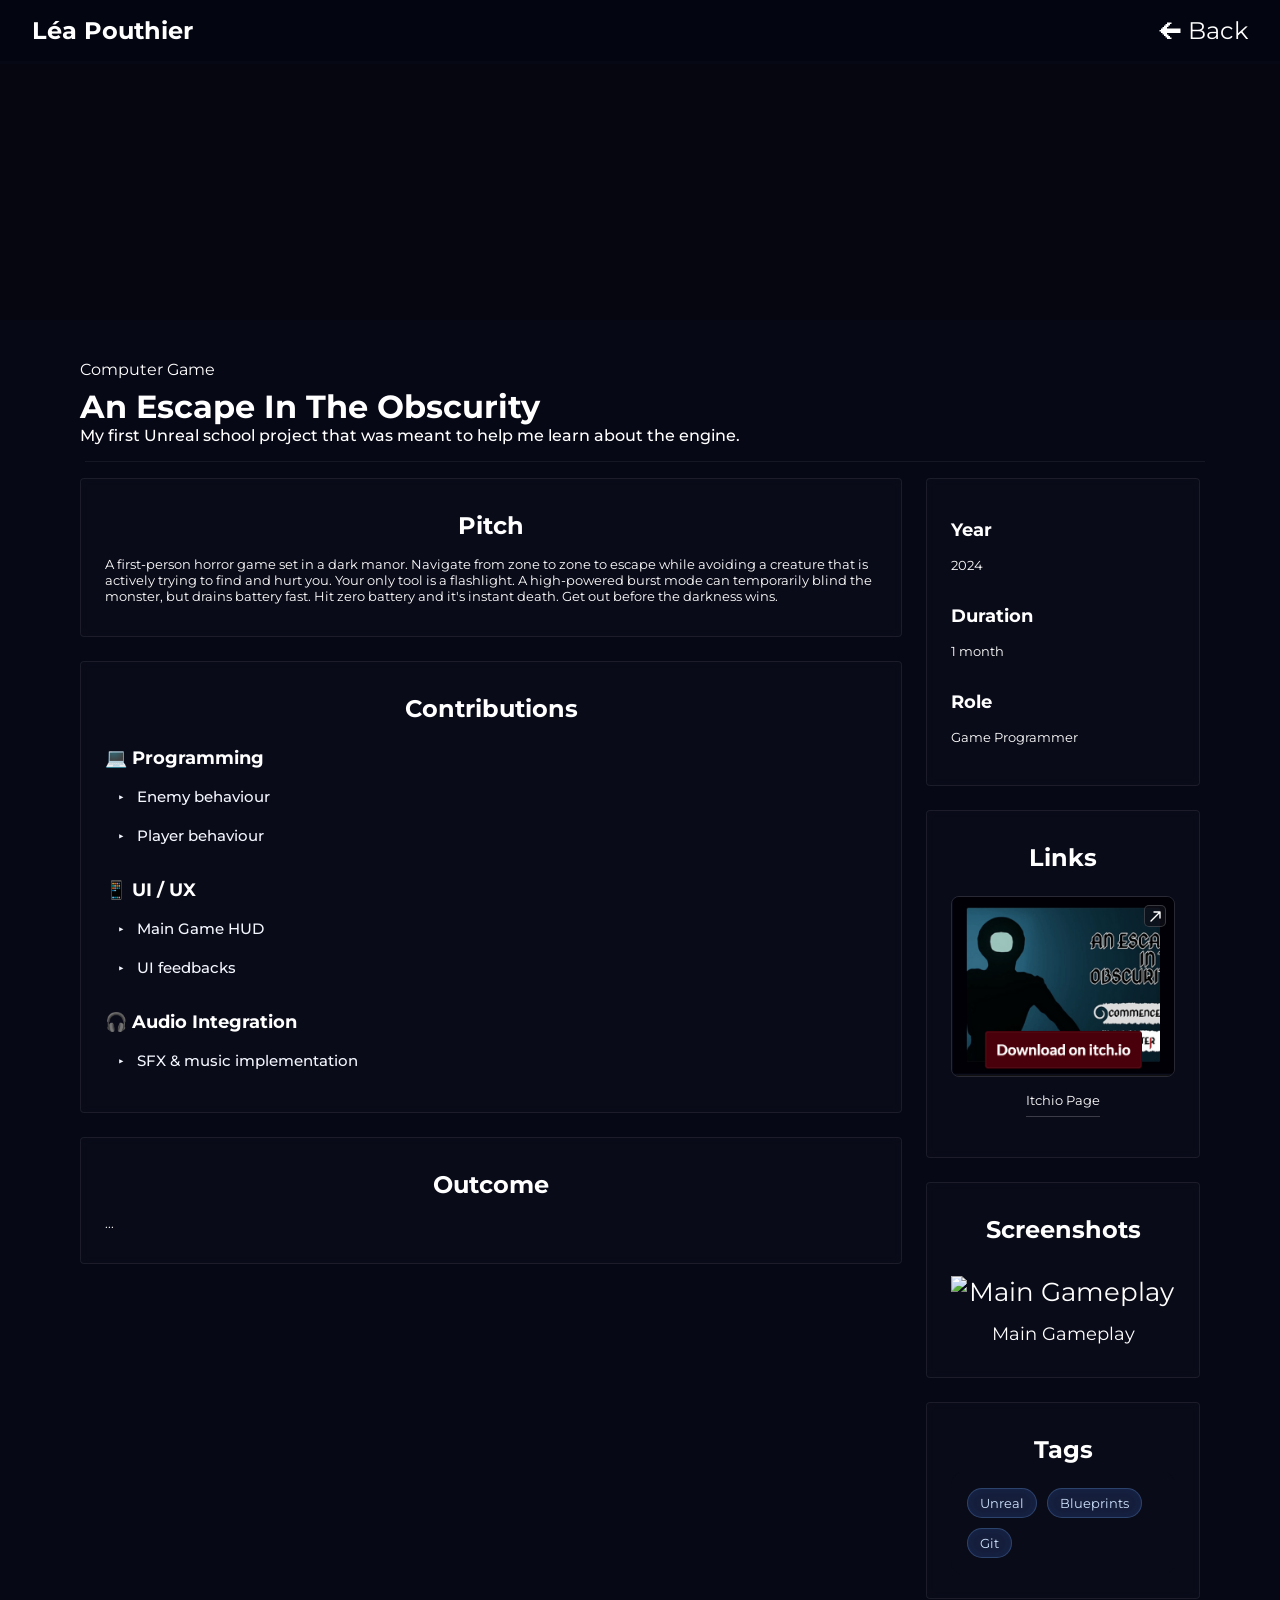
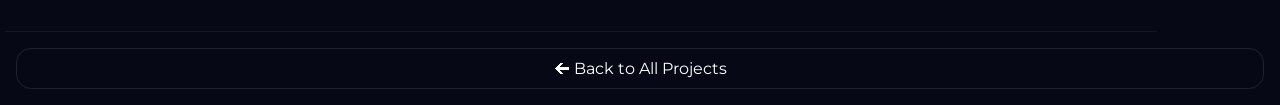
==== Pages/AnEscapeInTheObscurity/index.html @ 0fcd35b7 "base portfolio layout + some infos" ====
<!DOCTYPE html>
<html lang="en">
<head>
    <meta charset="UTF-8">
    <meta name="viewport" content="width=device-width, initial-scale=1.0">

    <link rel="preconnect" href="https://fonts.gstatic.com" crossorigin>
    <link href="https://fonts.googleapis.com/css2?family=Montserrat:ital,wght@0,100..900;1,100..900&display=swap" rel="stylesheet">

    <link rel="stylesheet" href="../../CSS/general.css">
    <link rel="stylesheet" href="../CSS/navigation.css">
    <link rel="stylesheet" href="../CSS/description.css">
    <link rel="stylesheet" href="../../CSS/skills.css">
    <link rel="stylesheet" href="../CSS/layout.css">
    <link rel="stylesheet" href="../CSS/texts.css">
    <link rel="stylesheet" href="../CSS/toggleBox.css">
    <link rel="stylesheet" href="../CSS/linkBlock.css">

    <script src="../../JS/SkillSet.js" defer></script>
    <script src="../../JS/ToggleBlock.js" defer></script>
    <script src="../../JS/LinkBlock.js" defer></script>

    <!-- Données du projet — seul fichier à changer par projet -->
    <script src="data.js"></script>

    <script defer>
    document.addEventListener("DOMContentLoaded", () => {

        // ── Titre de l'onglet ──────────────────────────────────────────────
        document.title = PROJECT.title;

        // ── Banner ────────────────────────────────────────────────────────
        document.querySelector("project-banner").style.backgroundImage =
            `url(${PROJECT.banner})`;

        // ── Description ───────────────────────────────────────────────────
        document.getElementById("Label").textContent   = PROJECT.label;
        document.getElementById("Title").textContent   = PROJECT.title;
        document.getElementById("Context").textContent = PROJECT.context;

        // ── Pitch ─────────────────────────────────────────────────────────
        const pitchEl = document.querySelector("project-pitch");
        pitchEl.innerHTML = "<h6>Pitch</h6>" +
            PROJECT.pitch.map(p => `<p>${p}</p>`).join("");

        // ── Contributions ─────────────────────────────────────────────────
        const detailsEl = document.querySelector("project-details");
        detailsEl.innerHTML = "<h6>Contributions</h6>" +
            PROJECT.contributions.map(block => `
                <details-block>
                    <h5>${block.category}</h5>
                    ${block.items.map(item => `
                        <toggle-block title="${item.title}">
                            ${renderContent(item.content)}
                        </toggle-block>
                    `).join("")}
                </details-block>
            `).join("");

        // ── Outcome ───────────────────────────────────────────────────────
        const conclusionEl = document.querySelector("project-conclusion");
        conclusionEl.innerHTML = "<h6>Outcome</h6>" +
            PROJECT.outcome.map(p => `<p>${p}</p>`).join("");

        // ── Infos sidebar ─────────────────────────────────────────────────
        const infosEl = document.querySelector("project-infos");
        infosEl.innerHTML = Object.entries(PROJECT.infos).map(([key, val]) => `
            <details-block>
                <h5>${capitalize(key)}</h5>
                <p>${val}</p>
            </details-block>
        `).join("");

        // ── Screenshots ───────────────────────────────────────────────────
        const screensEl = document.querySelector("project-screens");
        screensEl.innerHTML = "<h6>Screenshots</h6>" +
            PROJECT.screenshots.map(s => `
                <figure>
                    <img src="${s.src}" alt="${s.alt ?? s.caption}">
                    <figcaption>${s.caption}</figcaption>
                </figure>
            `).join("");

        // ── Links ─────────────────────────────────────────────────────────
        const linksEl = document.querySelector("project-links");
        if (PROJECT.links && PROJECT.links.length > 0) {
            linksEl.innerHTML = "<h6>Links</h6>" +
                PROJECT.links.map(l => `
                    <link-block href="${l.href}" img="${l.img}" alt="${l.alt}"></link-block>
                `).join("");
        } else {
            linksEl.style.display = "none";
        }

        // ── Tags ──────────────────────────────────────────────────────────
        const tagsEl = document.querySelector("project-tags");
        tagsEl.innerHTML = `
            <h6>Tags</h6>
            <skill-set tags="${PROJECT.tags}"></skill-set>
        `;

    });

    function capitalize(str) {
        return str.charAt(0).toUpperCase() + str.slice(1);
    }

    function renderContent(content) {
    if (typeof content === "string") {
        return `<p>${content}</p>`;
    }
    
    return content.map(block => {
        switch (block.type) {
            case "text":
                return `<p>${block.value}</p>`;
            case "image":
            case "gif":
                return `
                    <figure>
                        <img src="${block.src}" alt="${block.caption ?? ""}">
                        ${block.caption ? `<figcaption>${block.caption}</figcaption>` : ""}
                    </figure>`;
            case "link":
                return `<a href="${block.href}" target="_blank">${block.label}</a>`;
            default:
                return "";
        }
    }).join("");
}
    </script>

</head>

<body>

<header>
    <h2>Léa Pouthier</h2>
    <a href="../../index.html#projects" id="LongReturn">🡨 Back</a>
    <a href="../../index.html#projects" id="ShortReturn">🡨</a>
</header>

<project-banner></project-banner>

<project-main>

    <project-description>
        <span id="Label"></span>
        <h1 id="Title"></h1>
        <h4 id="Context"></h4>
    </project-description>

    <divider-horizontal style="width: 100%; margin-top: 1rem; margin-bottom: 1rem;"></divider-horizontal>

    <projects-layout>

        <projects-main>
            <project-pitch></project-pitch>
            <project-details></project-details>
            <project-conclusion></project-conclusion>
        </projects-main>

        <projects-sidebar>
            <project-infos></project-infos>
            <project-links></project-links>
            <project-screens></project-screens>
            <project-tags></project-tags>
        </projects-sidebar>

    </projects-layout>

</project-main>

<divider-horizontal style="width: 90%; margin-top: 1rem; margin-bottom: 1rem;"></divider-horizontal>

<a id="return" href="../../index.html#projects">🡨 Back to All Projects</a>

</body>
</html>
---- CSS/general.css ----
/*#region Variables*/

*
{
    --nav-color:#030510;
    --bg: #070816;
    --bg-alt: #0D1024;

    --scrollbar-front: #141933;
    --scrollbar-back: #1e264e;

    --primary: #7B61FF;
    --primary-hover: #927BFF;

    --secondary: #58D5FF;

    --text: #F5F7FF;
    --text-muted: #B6C0E5;
    --text-soft: #7E89B8;

    --border: rgba(123,97,255,.14);
    --shadow: rgba(123,97,255,.22);
}

/*#endregion Variables*/

/*#region Body*/

html, body
{
  margin: 0;
  padding: 0;
  width: 100%;
  overflow-x: hidden;
}

*
{
    scrollbar-color: var(--scrollbar-back) var(--scrollbar-front);

    scroll-margin-top: 5rem;
    scroll-behavior: smooth;
    box-sizing: border-box;

    padding:0;
    margin:0;
}

body
{
    background-color: var(--bg);
}

/*#endregion Body*/

/*#region Fonts*/

*
{
    font-family: "Montserrat", sans-serif;
    color:white;
}

ul
{
    padding-left: 2rem;
}

p, li
{
    font-weight: normal;
    font-size: small;
}

h3
{
    font-weight:bolder;
    font-size:larger;
}

h4
{

    font-weight:500;
    font-size:medium;
}

h5
{
    font-weight:bold;
    font-size:12px;
}

span
{
    display: inline-block;
    padding-top: 8px;
    padding-bottom: 8px;
}

/*#endregion Fonts*/

/*#region Components*/

divider-horizontal
{
    display: block;
    justify-self: center !important;
    justify-content: center !important;

    width: 100%;
    height: 1px;
    background-color: rgba(255, 255, 255, 0.058);
    margin:5px;
}

divider-vertical 
{
    display: block;
    justify-self: center !important;
    justify-content: center !important;

    width: 1px;
    background-color: rgba(255,255,255,0.15);
    margin: 5px;
}

/*#endregion Components*/

/* #region Reusables */
svg
{
    display: block;

    width: 100%;
    height: 100%;
}

* a
{
    transition: 0.2s;
}

* a:hover
{
    transition:0.2s;
    transform: translateY(-5px);
}

/* #endregion Reusables */
---- Pages/CSS/navigation.css ----
@import "../../CSS/general.css";

header
{
    position: fixed;
    z-index: 100;
    width:100%;

    display: flex;
    background-color: var(--nav-color);
    align-items: center;
    padding:1rem;
}

header h2
{
    display: block;
    text-align: left;
    margin-right:auto;
    padding-left:1rem;
    align-self: center !important;
}

header a
{
    display: block;
    font-size: x-large;
    text-decoration: none;
    text-align: right;
    margin-left:auto;
    padding-right:1rem;
}

@media (max-width: 600px)
{
    #LongReturn{display: none;}
    #ShortReturn{display: block;}
}

@media (min-width: 600px)
{
    #LongReturn{display: block;}
    #ShortReturn{display: none;}
}

#return
{
    display: block;
    text-align:center;
    justify-self: center;
    text-decoration: none;
    border-radius: 15px;
    border-color: rgba(255, 255, 255, 0.1);
    border-width: 1px;
    border-style: solid;
    margin:1rem;
    padding:10px;
}
---- Pages/CSS/description.css ----
@import "../../CSS/general.css";

project-main
{
    display: block;
    margin:2rem;
}

@media (max-width: 600px)
{
    project-main
    {
        margin-left : 1.5rem;
        margin-right: 1.5rem;
    }
}

@media (min-width: 600px)
{
    project-main
    {
        margin-left : 5rem;
        margin-right: 5rem;
    }
}
---- CSS/skills.css ----
@import "general.css";

skills h2, skills p
{
    margin:1rem;
    text-align: center;
    color:white;
}

skills h2
{
    grid-column: 1 / -1;
    display:block;
    margin:1rem;
}

skills
{
    display: grid;
    grid-gap: 10px;
    grid-template-columns: repeat(auto-fit, 1fr) ;
    justify-self: center;
    margin-bottom:1rem;
    width: 100%;
}

skill-set
{
    display: block;
    justify-self: center;
    justify-items: center;
    justify-content: center;
}

skills h4
{
    text-align:center;
}
---- Pages/CSS/layout.css ----
@import "../../CSS/general.css";

/*#region Base Layout*/

project-banner 
{
    display: block;
    height: 256px;
    margin-top:4rem;
    background: center/cover no-repeat;
    position: relative;
}

project-banner::after 
{
    content: "";
    position: absolute;
    inset: 0;
    background: rgba(0,0,0,0.3);
}

projects-layout 
{
  display: grid;
  grid-template-columns: 3fr 1fr;
  gap: 24px;
  align-items: start;
}

skill-set::part(container) 
{
    border: none;
}

projects-main, projects-sidebar 
{
  display: flex;
  flex-direction: column;
  gap: 24px;
}

projects-sidebar img
{
    max-width: 100%;
    height: auto;
    display: block;
}

project-pitch, project-details, project-links, project-conclusion, project-tags, project-infos, project-screens 
{
  display: block;
  width: 100%;

  backdrop-filter: blur(5px);
  background: #ffffff04;
  color: var(--text);
  border-color:rgba(255, 255, 255, 0.07);
  border-width: 1px;
  border-style: solid;
  border-radius: 4px;

  padding: 24px 24px;

  font-size: clamp(18px, 2vw, 42px);
  text-align: center;

  min-height: auto;
}

/*#endregion Base Layout*/

/*#region Mobile Layout*/

@media (max-width: 900px) 
{

    projects-layout 
    {
        grid-template-columns: 1fr;
    }

    projects-main, projects-sidebar 
    {
        gap: 16px;
    }

    project-pitch, project-links, project-details, project-conclusion, project-tags, project-infos, project-screens 
    {
        min-height: auto;
        padding: 32px 20px;
        font-size: 22px;
    }

}

/*#endregion Mobile Layout*/
---- Pages/CSS/texts.css ----
@import "../../CSS/general.css";

h6, h3
{
    padding-top:8px;
    padding-bottom:8px;
    font-size: x-large;
    font-weight: bold;
}

p, h5, li
{
    text-align: left;
    padding-top:8px;
    padding-bottom:8px;
}

figcaption
{
    font-size: large;
    padding-top:16px;
    padding-bottom:8px;
}

h5
{
    font-size:large !important;
    font-weight:normal;
}

details-block
{
    display: block;
    padding-top: 8px;
    padding-bottom: 8px;
}
---- Pages/CSS/toggleBox.css ----
@import "../../CSS/general.css";

.notion-toggle { border-radius: 6px;}

.notion-toggle-header 
{
  display: flex;
  align-items: center;
  gap: 6px;
  padding: 4px 6px;
  border-radius: 6px;
  cursor: pointer;
  user-select: none;
}

.notion-toggle-header:hover 
{  

}

.toggle-arrow 
{
  font-size:x-small !important;
  flex-shrink: 0;
  line-height: 1;
  width: 20px;
  height: 20px;
  display: flex;
  align-items: center;
  justify-content: center;
  margin-top: 1px;
  font-size: 14px;
  color: var(--text);
  transition: transform 0.18s ease;
}

.notion-toggle.open .toggle-arrow 
{ 
    transform: rotate(90deg); 
}

.toggle-title 
{
  font-size: 15px;
  font-weight: 500;
  color: var(--text);
  line-height: 1;
  text-align: left !important;
}

.toggle-body 
{
  display: none;
  padding: 0 0 0 38px;
}

.notion-toggle.open .toggle-body { display: block; }

.toggle-block 
{
  font-size: 14px;
  color: var(--text);
  line-height: 1;
}

.toggle-block img 
{
  max-width: 100%;
  border-radius: 6px;
  margin: 1px 0;
  display: block;
}

.toggle-block ul { padding-left: 32px; }
---- Pages/CSS/linkBlock.css ----
link-block a { display: block; text-decoration: none; cursor: pointer; margin-bottom:1rem;margin-top:1rem;}

link-block .lb-img-wrap 
{
  position: relative;
  border-radius: 8px;
  overflow: hidden;
  border: 0.5px solid rgba(255,255,255,0.12);
}

link-block img 
{
  display: block;
  width: 100%;
  transition: transform 0.3s ease, filter 0.2s;
}

link-block a:hover img { transform: scale(1.02); filter: brightness(0.85); }

link-block .lb-badge 
{
  position: absolute;
  top: 8px; right: 8px;
  width: 22px; height: 22px;
  background: rgba(15,15,25,0.75);
  border: 0.5px solid rgba(255,255,255,0.18);
  border-radius: 5px;
  display: flex; align-items: center; justify-content: center;
  z-index: 1;
}
link-block .lb-badge svg 
{
  width: 11px;
  height: 11px;
  display: block;
}

link-block .lb-caption 
{
  margin-top: 7px;
  font-size: 13px;
  color: rgba(255,255,255,0.55);
  display: flex; align-items: center; gap: 5px;
  transition: color 0.15s;
  text-align: center;
  justify-content: center;

}

link-block a:hover .lb-caption { color: rgba(255,255,255,0.9); }

link-block .lb-caption span 
{
    border-bottom: 0.5px solid rgba(255,255,255,0.2);
    transition: border-color 0.15s;
}

link-block a:hover .lb-caption span { border-color: rgba(255,255,255,0.6); }

project-screens img
{
  margin-top:24px;
}
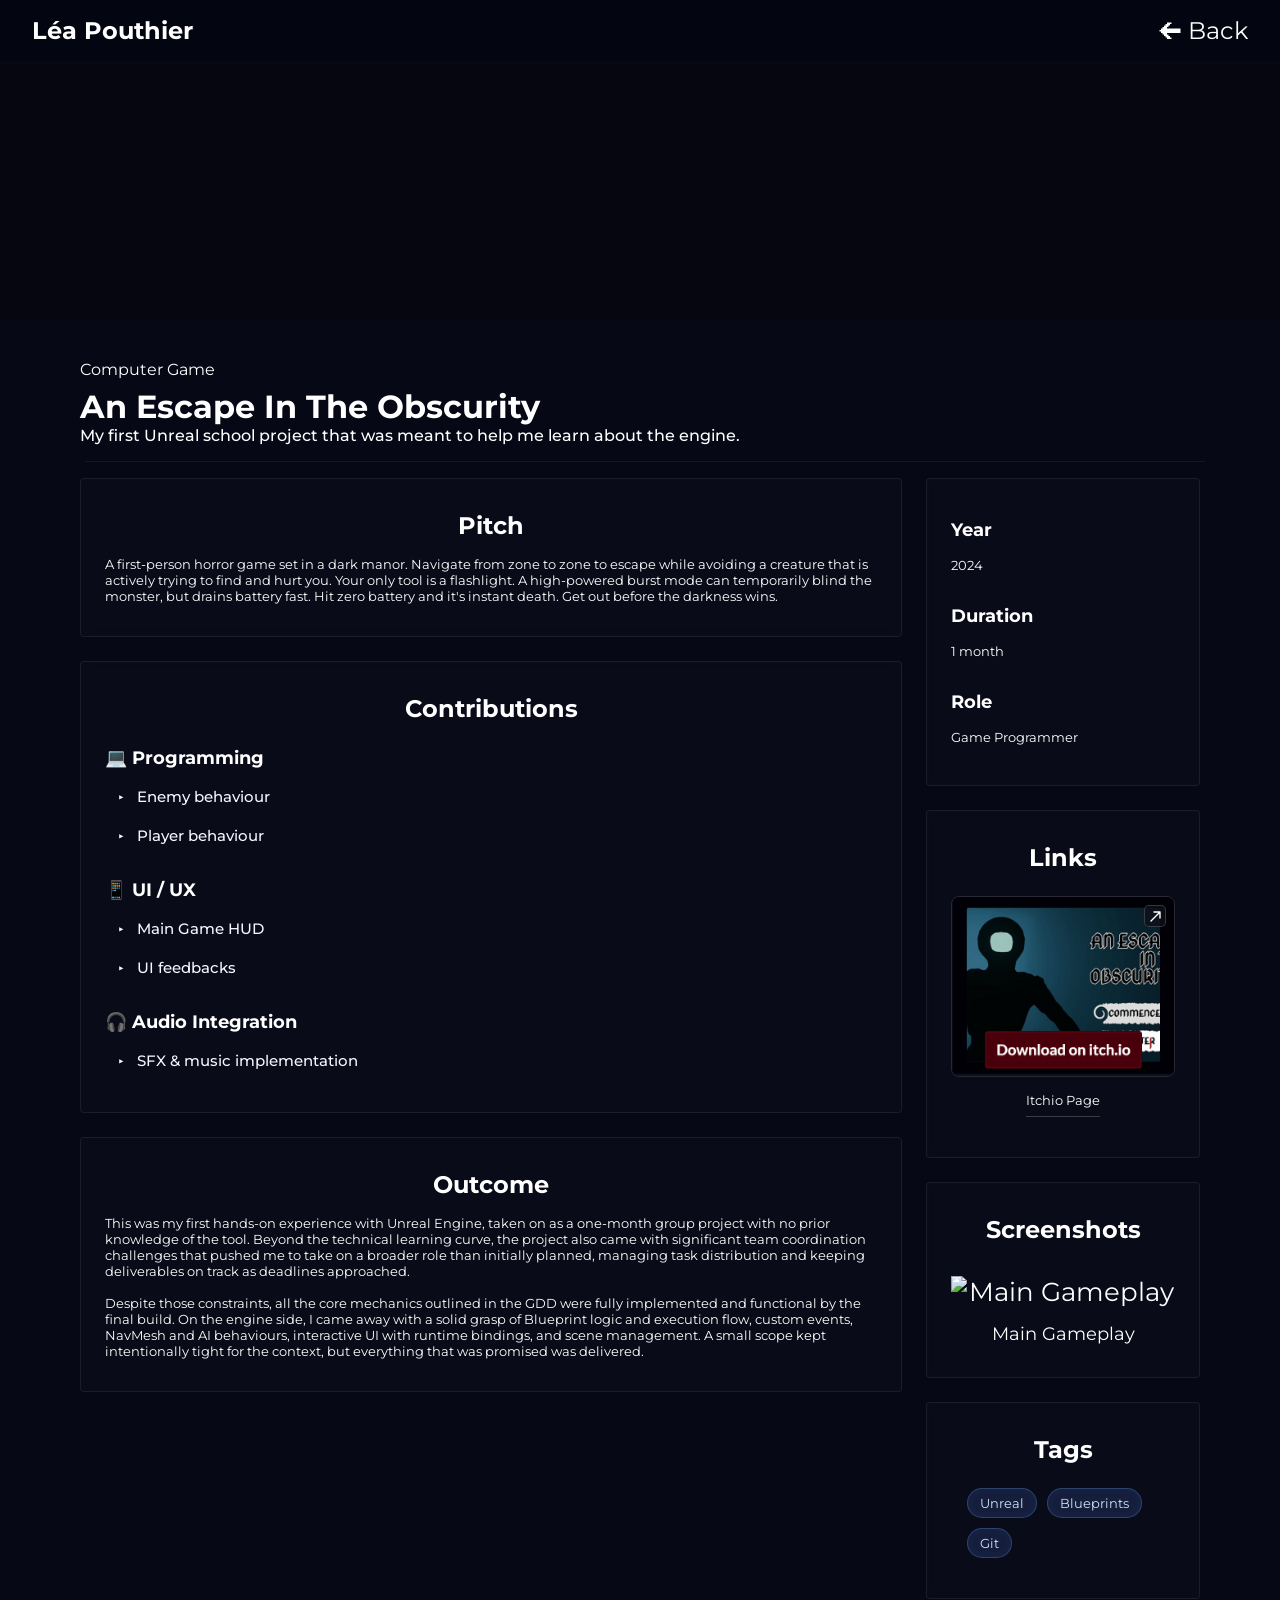
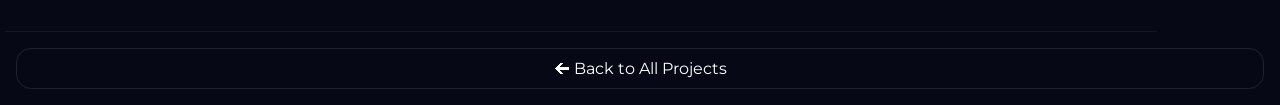
==== commit e10ecc92: "full pages v1 (more images ?)" ====
--- a/Pages/AnEscapeInTheObscurity/index.html
+++ b/Pages/AnEscapeInTheObscurity/index.html
@@ -49,11 +49,17 @@
             PROJECT.contributions.map(block => `
                 <details-block>
                     <h5>${block.category}</h5>
-                    ${block.items.map(item => `
-                        <toggle-block title="${item.title}">
-                            ${renderContent(item.content)}
-                        </toggle-block>
-                    `).join("")}
+                    ${block.items.map(item => {
+                        const isEmpty = item.content.length === 1
+                            && item.content[0].type === "text"
+                            && item.content[0].value.trim() === "..."
+
+                        return `
+                            <toggle-block title="${item.title}" ${isEmpty ? 'data-empty' : ''}>
+                                ${renderContent(item.content)}
+                            </toggle-block>
+                        `
+                    }).join("")}
                 </details-block>
             `).join("");
 
@@ -101,32 +107,65 @@
 
     });
 
-    function capitalize(str) {
+    function capitalize(str) 
+    {
         return str.charAt(0).toUpperCase() + str.slice(1);
     }
 
-    function renderContent(content) {
+function renderContent(content) {
     if (typeof content === "string") {
         return `<p>${content}</p>`;
     }
-    
-    return content.map(block => {
-        switch (block.type) {
-            case "text":
-                return `<p>${block.value}</p>`;
-            case "image":
-            case "gif":
-                return `
-                    <figure>
-                        <img src="${block.src}" alt="${block.caption ?? ""}">
-                        ${block.caption ? `<figcaption>${block.caption}</figcaption>` : ""}
-                    </figure>`;
-            case "link":
-                return `<a href="${block.href}" target="_blank">${block.label}</a>`;
-            default:
-                return "";
+
+    const result = [];
+    let i = 0;
+
+    while (i < content.length) {
+        const block = content[i];
+
+        if (block.type === "image" || block.type === "gif") {
+            const group = [];
+            while (i < content.length && (content[i].type === "image" || content[i].type === "gif")) {
+                group.push(content[i]);
+                i++;
+            }
+
+            if (group.length === 1) {
+                const b = group[0];
+                result.push(`
+                    <figure style="display:flex;flex-direction:column;align-items:center;margin:1rem auto;width:fit-content;">
+                        <img style="object-fit:cover;width:auto;height:256px;" src="${b.src}" alt="${b.caption ?? ""}">
+                        ${b.caption ? `<figcaption style="text-align:center;margin-top:0.5rem;font-size:0.85rem;">${b.caption}</figcaption>` : ""}
+                    </figure>`);
+            } else {
+                const figures = group.map(b => `
+                    <figure style="display:flex;flex-direction:column;align-items:center;margin:0;flex:1 1 160px;min-width:0;">
+                        <img style="object-fit:cover;width:100%;height:200px;border-radius:4px;" src="${b.src}" alt="${b.caption ?? ""}">
+                        ${b.caption ? `<figcaption style="text-align:center;margin-top:0.4rem;font-size:0.8rem;">${b.caption}</figcaption>` : ""}
+                    </figure>`).join("");
+                result.push(`<div style="display:flex;flex-wrap:wrap;gap:0.75rem;margin:1rem 0;">${figures}</div>`);
+            }
+
+        } else {
+            // Tous les autres types — identique à l'original
+            switch (block.type) {
+                case "title":
+                    result.push(`<p style="font-size:medium; font-weight:bold;">${block.value}</p>`);
+                    break;
+                case "text":
+                    result.push(`<p style="line-height:1.5">${block.value}</p>`);
+                    break;
+                case "link":
+                    result.push(`<a href="${block.href}" target="_blank">${block.label}</a>`);
+                    break;
+                default:
+                    break;
+            }
+            i++;
         }
-    }).join("");
+    }
+
+    return result.join("");
 }
     </script>
 
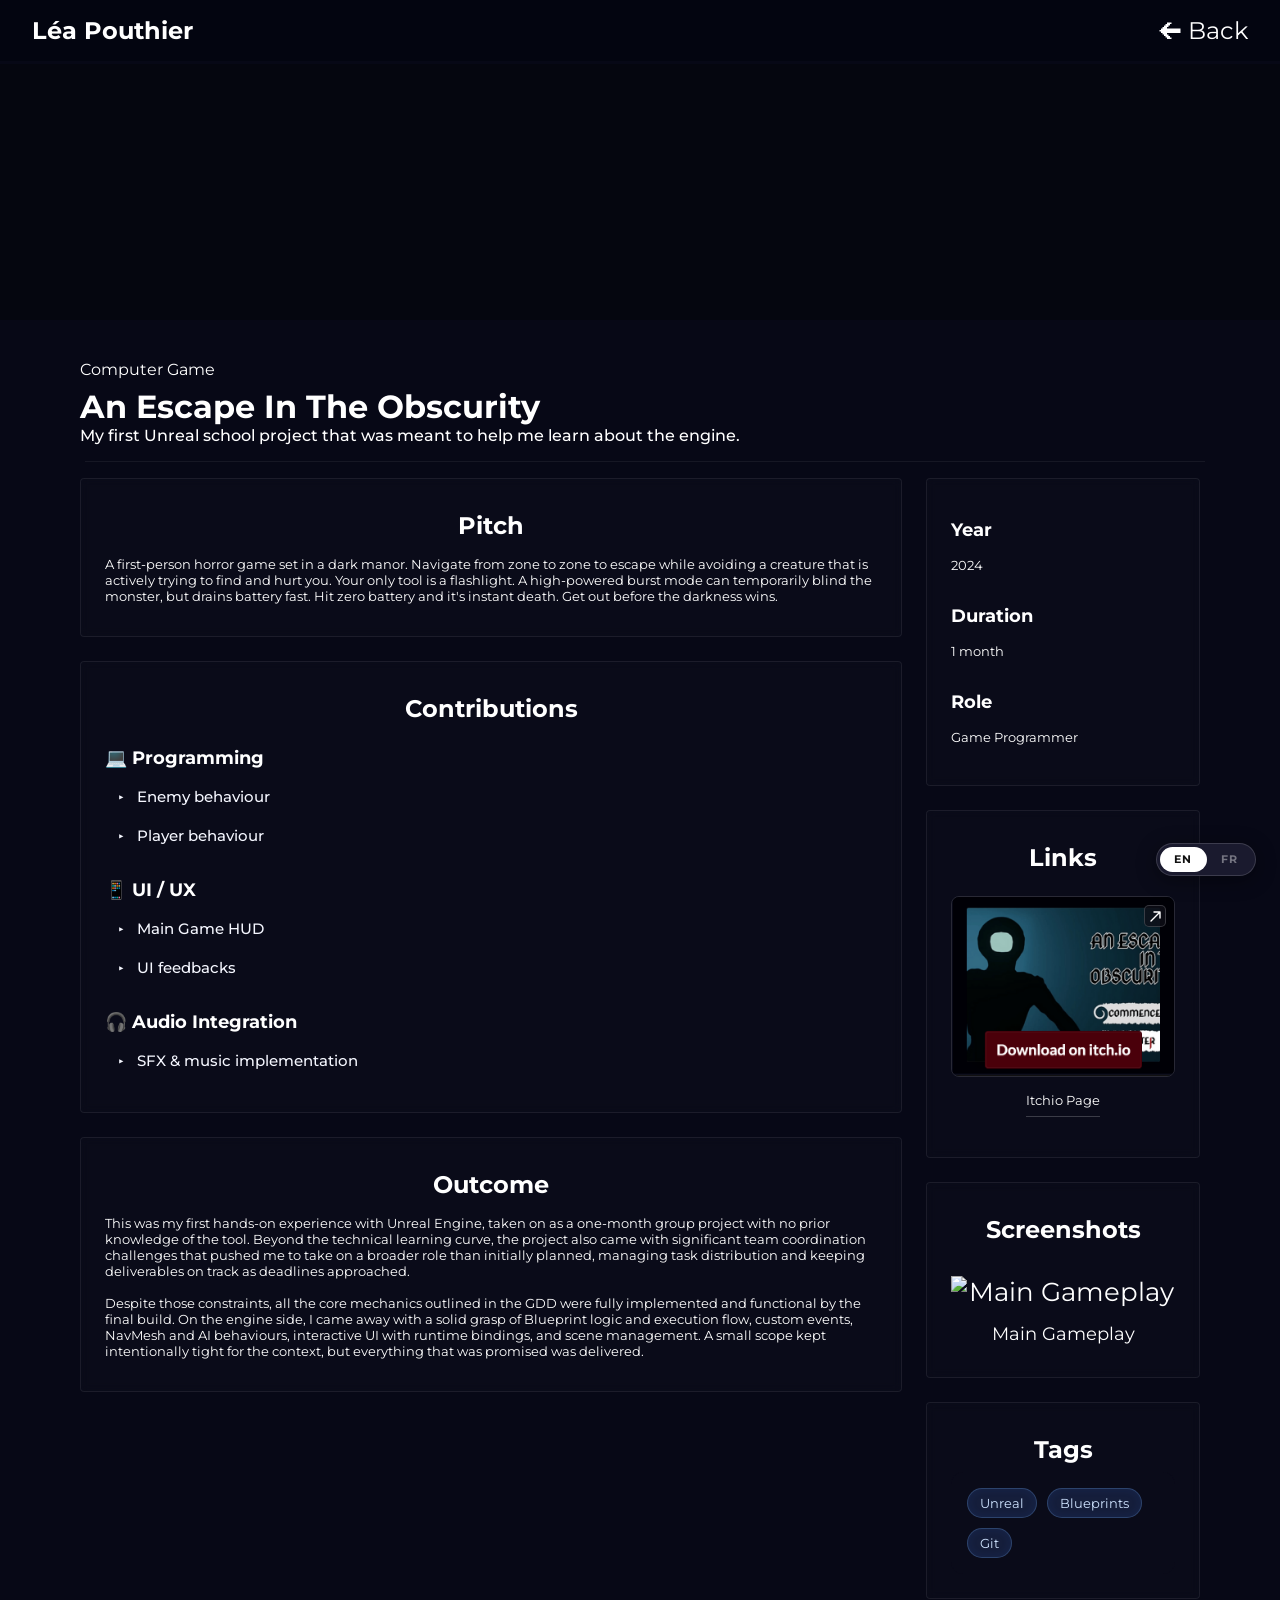
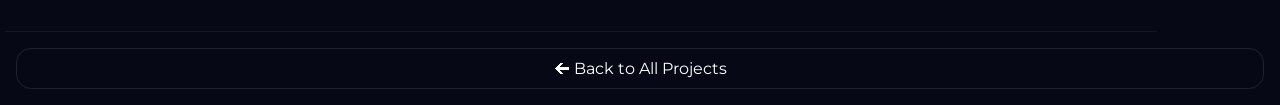
==== commit 28041abe: "added all traductions (v1)" ====
--- a/Pages/AnEscapeInTheObscurity/index.html
+++ b/Pages/AnEscapeInTheObscurity/index.html
@@ -15,16 +15,21 @@
     <link rel="stylesheet" href="../CSS/texts.css">
     <link rel="stylesheet" href="../CSS/toggleBox.css">
     <link rel="stylesheet" href="../CSS/linkBlock.css">
+    <link rel="stylesheet" href="../../CSS/langToggle.css">
 
     <script src="../../JS/SkillSet.js" defer></script>
     <script src="../../JS/ToggleBlock.js" defer></script>
     <script src="../../JS/LinkBlock.js" defer></script>
 
-    <!-- Données du projet — seul fichier à changer par projet -->
     <script src="data.js"></script>
+    <script src="data.fr.js"></script>
+    <script src="../../JS/LangToggle.js" defer></script>
 
     <script defer>
-    document.addEventListener("DOMContentLoaded", () => {
+
+    window.renderPage = function(PROJECT)
+    {
+        const ui = PROJECT.ui;
 
         // ── Titre de l'onglet ──────────────────────────────────────────────
         document.title = PROJECT.title;
@@ -40,12 +45,12 @@
 
         // ── Pitch ─────────────────────────────────────────────────────────
         const pitchEl = document.querySelector("project-pitch");
-        pitchEl.innerHTML = "<h6>Pitch</h6>" +
+        pitchEl.innerHTML = `<h6>${ui.pitch}</h6>` +
             PROJECT.pitch.map(p => `<p>${p}</p>`).join("");
 
         // ── Contributions ─────────────────────────────────────────────────
         const detailsEl = document.querySelector("project-details");
-        detailsEl.innerHTML = "<h6>Contributions</h6>" +
+        detailsEl.innerHTML = `<h6>${ui.contributions}</h6>` +
             PROJECT.contributions.map(block => `
                 <details-block>
                     <h5>${block.category}</h5>
@@ -65,21 +70,21 @@
 
         // ── Outcome ───────────────────────────────────────────────────────
         const conclusionEl = document.querySelector("project-conclusion");
-        conclusionEl.innerHTML = "<h6>Outcome</h6>" +
+        conclusionEl.innerHTML = `<h6>${ui.outcome}</h6>` +
             PROJECT.outcome.map(p => `<p>${p}</p>`).join("");
 
         // ── Infos sidebar ─────────────────────────────────────────────────
         const infosEl = document.querySelector("project-infos");
         infosEl.innerHTML = Object.entries(PROJECT.infos).map(([key, val]) => `
             <details-block>
-                <h5>${capitalize(key)}</h5>
+                <h5>${ui.infosLabels?.[key] ?? capitalize(key)}</h5>
                 <p>${val}</p>
             </details-block>
         `).join("");
 
         // ── Screenshots ───────────────────────────────────────────────────
         const screensEl = document.querySelector("project-screens");
-        screensEl.innerHTML = "<h6>Screenshots</h6>" +
+        screensEl.innerHTML = `<h6>${ui.screenshots}</h6>` +
             PROJECT.screenshots.map(s => `
                 <figure>
                     <img src="${s.src}" alt="${s.alt ?? s.caption}">
@@ -90,7 +95,7 @@
         // ── Links ─────────────────────────────────────────────────────────
         const linksEl = document.querySelector("project-links");
         if (PROJECT.links && PROJECT.links.length > 0) {
-            linksEl.innerHTML = "<h6>Links</h6>" +
+            linksEl.innerHTML = `<h6>${ui.links}</h6>` +
                 PROJECT.links.map(l => `
                     <link-block href="${l.href}" img="${l.img}" alt="${l.alt}"></link-block>
                 `).join("");
@@ -101,72 +106,71 @@
         // ── Tags ──────────────────────────────────────────────────────────
         const tagsEl = document.querySelector("project-tags");
         tagsEl.innerHTML = `
-            <h6>Tags</h6>
+            <h6>${ui.tags}</h6>
             <skill-set tags="${PROJECT.tags}"></skill-set>
         `;
-
-    });
-
-    function capitalize(str) 
+    };
+
+    function capitalize(str)
     {
         return str.charAt(0).toUpperCase() + str.slice(1);
     }
 
-function renderContent(content) {
-    if (typeof content === "string") {
-        return `<p>${content}</p>`;
-    }
-
-    const result = [];
-    let i = 0;
-
-    while (i < content.length) {
-        const block = content[i];
-
-        if (block.type === "image" || block.type === "gif") {
-            const group = [];
-            while (i < content.length && (content[i].type === "image" || content[i].type === "gif")) {
-                group.push(content[i]);
+    function renderContent(content) {
+        if (typeof content === "string") {
+            return `<p>${content}</p>`;
+        }
+
+        const result = [];
+        let i = 0;
+
+        while (i < content.length) {
+            const block = content[i];
+
+            if (block.type === "image" || block.type === "gif") {
+                const group = [];
+                while (i < content.length && (content[i].type === "image" || content[i].type === "gif")) {
+                    group.push(content[i]);
+                    i++;
+                }
+
+                if (group.length === 1) {
+                    const b = group[0];
+                    result.push(`
+                        <figure style="display:flex;flex-direction:column;align-items:center;margin:1rem auto;width:fit-content;">
+                            <img style="object-fit:cover;width:auto;height:256px;" src="${b.src}" alt="${b.caption ?? ""}">
+                            ${b.caption ? `<figcaption style="text-align:center;margin-top:0.5rem;font-size:0.85rem;">${b.caption}</figcaption>` : ""}
+                        </figure>`);
+                } else {
+                    const figures = group.map(b => `
+                        <figure style="display:flex;flex-direction:column;align-items:center;margin:0;flex:1 1 160px;min-width:0;">
+                            <img style="object-fit:cover;width:100%;height:200px;border-radius:4px;" src="${b.src}" alt="${b.caption ?? ""}">
+                            ${b.caption ? `<figcaption style="text-align:center;margin-top:0.4rem;font-size:0.8rem;">${b.caption}</figcaption>` : ""}
+                        </figure>`).join("");
+                    result.push(`<div style="display:flex;flex-wrap:wrap;gap:0.75rem;margin:1rem 0;">${figures}</div>`);
+                }
+
+            } else {
+                switch (block.type) {
+                    case "title":
+                        result.push(`<p style="font-size:medium; font-weight:bold;">${block.value}</p>`);
+                        break;
+                    case "text":
+                        result.push(`<p style="line-height:1.5">${block.value}</p>`);
+                        break;
+                    case "link":
+                        result.push(`<a href="${block.href}" target="_blank">${block.label}</a>`);
+                        break;
+                    default:
+                        break;
+                }
                 i++;
             }
-
-            if (group.length === 1) {
-                const b = group[0];
-                result.push(`
-                    <figure style="display:flex;flex-direction:column;align-items:center;margin:1rem auto;width:fit-content;">
-                        <img style="object-fit:cover;width:auto;height:256px;" src="${b.src}" alt="${b.caption ?? ""}">
-                        ${b.caption ? `<figcaption style="text-align:center;margin-top:0.5rem;font-size:0.85rem;">${b.caption}</figcaption>` : ""}
-                    </figure>`);
-            } else {
-                const figures = group.map(b => `
-                    <figure style="display:flex;flex-direction:column;align-items:center;margin:0;flex:1 1 160px;min-width:0;">
-                        <img style="object-fit:cover;width:100%;height:200px;border-radius:4px;" src="${b.src}" alt="${b.caption ?? ""}">
-                        ${b.caption ? `<figcaption style="text-align:center;margin-top:0.4rem;font-size:0.8rem;">${b.caption}</figcaption>` : ""}
-                    </figure>`).join("");
-                result.push(`<div style="display:flex;flex-wrap:wrap;gap:0.75rem;margin:1rem 0;">${figures}</div>`);
-            }
-
-        } else {
-            // Tous les autres types — identique à l'original
-            switch (block.type) {
-                case "title":
-                    result.push(`<p style="font-size:medium; font-weight:bold;">${block.value}</p>`);
-                    break;
-                case "text":
-                    result.push(`<p style="line-height:1.5">${block.value}</p>`);
-                    break;
-                case "link":
-                    result.push(`<a href="${block.href}" target="_blank">${block.label}</a>`);
-                    break;
-                default:
-                    break;
-            }
-            i++;
         }
+
+        return result.join("");
     }
 
-    return result.join("");
-}
     </script>
 
 </head>
--- a/CSS/general.css
+++ b/CSS/general.css
@@ -147,4 +147,14 @@
     transform: translateY(-5px);
 }
 
+video 
+{
+    display: block !important;
+    width: 70% !important;
+    margin: 0 auto !important;
+    padding-top:2rem !important;
+    padding-bottom:2rem !important;
+    height: auto !important;
+}
+
 /* #endregion Reusables */
--- a/CSS/langToggle.css
+++ b/CSS/langToggle.css
@@ -0,0 +1,53 @@
+/* ── Language Toggle ─────────────────────────────────────────────────────────── */
+
+#lang-toggle {
+    position: fixed;
+    bottom: 1.5rem;
+    right: 1.5rem;
+    z-index: 1000;
+
+    display: inline-flex;
+    align-items: center;
+    background: var(--color-surface, #1a1a2e);
+    border: 1px solid var(--color-border, rgba(255,255,255,0.15));
+    border-radius: 999px;
+    padding: 3px;
+    cursor: pointer;
+    user-select: none;
+
+    box-shadow: 0 4px 20px rgba(0,0,0,0.4);
+}
+
+#lang-toggle .lt-slider {
+    position: absolute;
+    top: 3px;
+    left: 3px;
+    height: calc(100% - 6px);
+    border-radius: 999px;
+    background: #fff;
+    pointer-events: none;
+    will-change: transform;
+    transition: transform 0.25s cubic-bezier(0.4, 0, 0.2, 1),
+                width    0.25s cubic-bezier(0.4, 0, 0.2, 1);
+}
+
+#lang-toggle button {
+    position: relative;
+    z-index: 1;
+    border: none;
+    background: transparent;
+    border-radius: 999px;
+    padding: 0.35rem 0.9rem;
+    font-family: 'Montserrat', sans-serif;
+    font-size: 0.7rem;
+    font-weight: 700;
+    letter-spacing: 0.08em;
+    cursor: pointer;
+    color: rgba(255,255,255,0.4);
+    transition: color 0.2s ease;
+    white-space: nowrap;
+}
+
+#lang-toggle button.active {
+    color: #111;
+}
